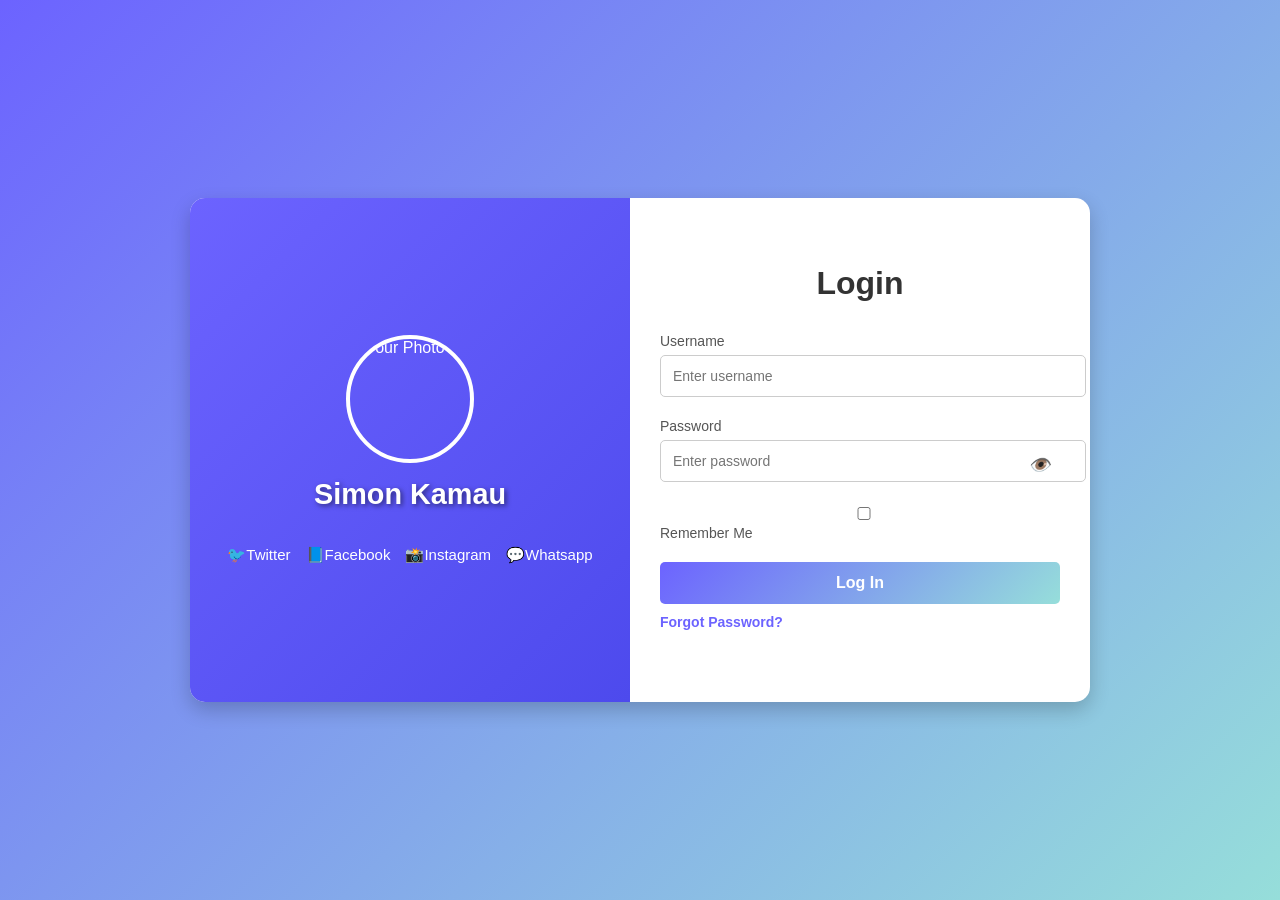
==== index.html @ 3f4fa44d "Initial commit with portfolio website files" ====
<!DOCTYPE html>
<html lang="en">
<head>
    <meta charset="UTF-8">
    <meta name="viewport" content="width=device-width, initial-scale=1.0">
    <title>SK Portfolio | Login</title>
    <style>
        /* CSS Code */
        body {
            font-family: "Poppins", Arial, sans-serif;
            background: linear-gradient(135deg, #6c63ff, #96deda);
            display: flex;
            justify-content: center;
            align-items: center;
            height: 100vh;
            margin: 0;
        }

        .container {
            display: flex;
            background: #fff;
            border-radius: 15px;
            box-shadow: 0 8px 20px rgba(0, 0, 0, 0.2);
            width: 900px;
            overflow: hidden;
            animation: fadeIn 1s ease-out;
        }

        .photo-section {
            flex: 1;
            display: flex;
            flex-direction: column;
            justify-content: center;
            align-items: center;
            background: linear-gradient(135deg, #6c63ff, #4d4aed);
            color: white;
            padding: 20px;
        }

        .photo-section img {
            width: 120px;
            height: 120px;
            border-radius: 50%;
            border: 4px solid #fff;
            object-fit: cover;
        }

        .photo-section h2 {
            margin: 15px 0;
            font-size: 1.8rem;
            text-shadow: 2px 2px 5px rgba(0, 0, 0, 0.5);
        }

        .social-icons {
            margin-top: 20px;
            display: flex;
            gap: 15px;
        }

        .social-icons a {
            color: white;
            text-decoration: none;
            font-size: 15px;
            transition: transform 0.3s ease, color 0.3s ease;
        }

        .social-icons a:hover {
            transform: translateY(-5px);
            color: #96deda;
        }

        .login-section {
            flex: 1;
            padding: 40px 30px;
            display: flex;
            flex-direction: column;
            justify-content: center;
        }

        .login-section h2 {
            text-align: center;
            margin-bottom: 30px;
            color: #333;
            font-size: 2rem;
        }

        .form-group {
            margin-bottom: 20px;
            position: relative;
        }

        .form-group label {
            font-size: 14px;
            color: #555;
        }

        .form-group input {
            width: 100%;
            padding: 12px;
            margin-top: 5px;
            border: 1px solid #ccc;
            border-radius: 5px;
            font-size: 14px;
            transition: border-color 0.3s;
        }

        .form-group input:focus {
            border-color: #6c63ff;
            outline: none;
            box-shadow: 0 0 5px rgba(108, 99, 255, 0.4);
        }

        .toggle-password {
            position: absolute;
            top: 37px;
            right: 10px;
            cursor: pointer;
            color: #aaa;
            font-size: 18px;
        }

        .login-btn {
            width: 100%;
            padding: 12px;
            background: linear-gradient(135deg, #6c63ff, #96deda);
            border: none;
            border-radius: 5px;
            color: white;
            font-size: 16px;
            font-weight: bold;
            cursor: pointer;
            transition: transform 0.3s ease, box-shadow 0.3s ease;
        }

        .login-btn:hover {
            transform: translateY(-3px);
            box-shadow: 0 5px 15px rgba(108, 99, 255, 0.4);
        }

        .form-links {
            margin-top: 10px;
            display: flex;
            justify-content: space-between;
            align-items: center;
            font-size: 14px;
        }

        .form-links a {
            color: #6c63ff;
            text-decoration: none;
            font-weight: bold;
            transition: color 0.3s;
        }

        .form-links a:hover {
            color: #4d4aed;
        }

        @keyframes fadeIn {
            from {
                opacity: 0;
                transform: scale(0.9);
            }
            to {
                opacity: 1;
                transform: scale(1);
            }
        }
    </style>
</head>
<body>
    <div class="container">
        <!-- Photo Section -->
        <div class="photo-section">
            <img src="images/simon2.jpg" alt="Your Photo">
            <h2>Simon Kamau</h2>
            <div class="social-icons">
                <a href="https://twitter.com" target="_blank">🐦Twitter</a>
                <a href="https://facebook.com" target="_blank">📘Facebook</a>
                <a href="https://instagram.com" target="_blank">📸Instagram</a>
                <a href="https://whatsapp.com" target="_blank">💬Whatsapp</a>
            </div>
        </div>

        <!-- Login Section -->
        <div class="login-section">
            <h2>Login</h2>
            <form id="login-form" onsubmit="return handleLogin(event)">
                <div class="form-group">
                    <label for="username">Username</label>
                    <input type="text" id="username" placeholder="Enter username" required>
                </div>
                <div class="form-group">
                    <label for="password">Password</label>
                    <input type="password" id="password" placeholder="Enter password" required>
                    <i class="toggle-password" id="toggle-password">👁️</i>
                </div>
                <div class="form-group">
                    <label>
                        <input type="checkbox" id="remember-me"> Remember Me
                    </label>
                </div>
                <button type="submit" class="login-btn">Log In</button>
            </form>
            <div class="form-links">
                <a href="#">Forgot Password?</a>
            </div>
            <p id="error-message" class="error-message"></p>
        </div>
    </div>

    <script>
        // Toggle password visibility
        const togglePassword = document.getElementById('toggle-password');
        const passwordInput = document.getElementById('password');

        togglePassword.addEventListener('click', () => {
            const type = passwordInput.type === 'password' ? 'text' : 'password';
            passwordInput.type = type;
            togglePassword.textContent = type === 'password' ? '👁️' : '🙈';
        });

        // Handle login
        function handleLogin(event) {
            event.preventDefault();
            const username = document.getElementById('username').value.trim();
            const password = document.getElementById('password').value.trim();

            if (username === "simon" && password === "kamau") {
                alert("Login successful!");
                window.location.href = "simon.html"; // Replace with your main page
            } else {
                document.getElementById('error-message').textContent = "Invalid username or password.";
            }
        }
    </script>
</body>
</html>
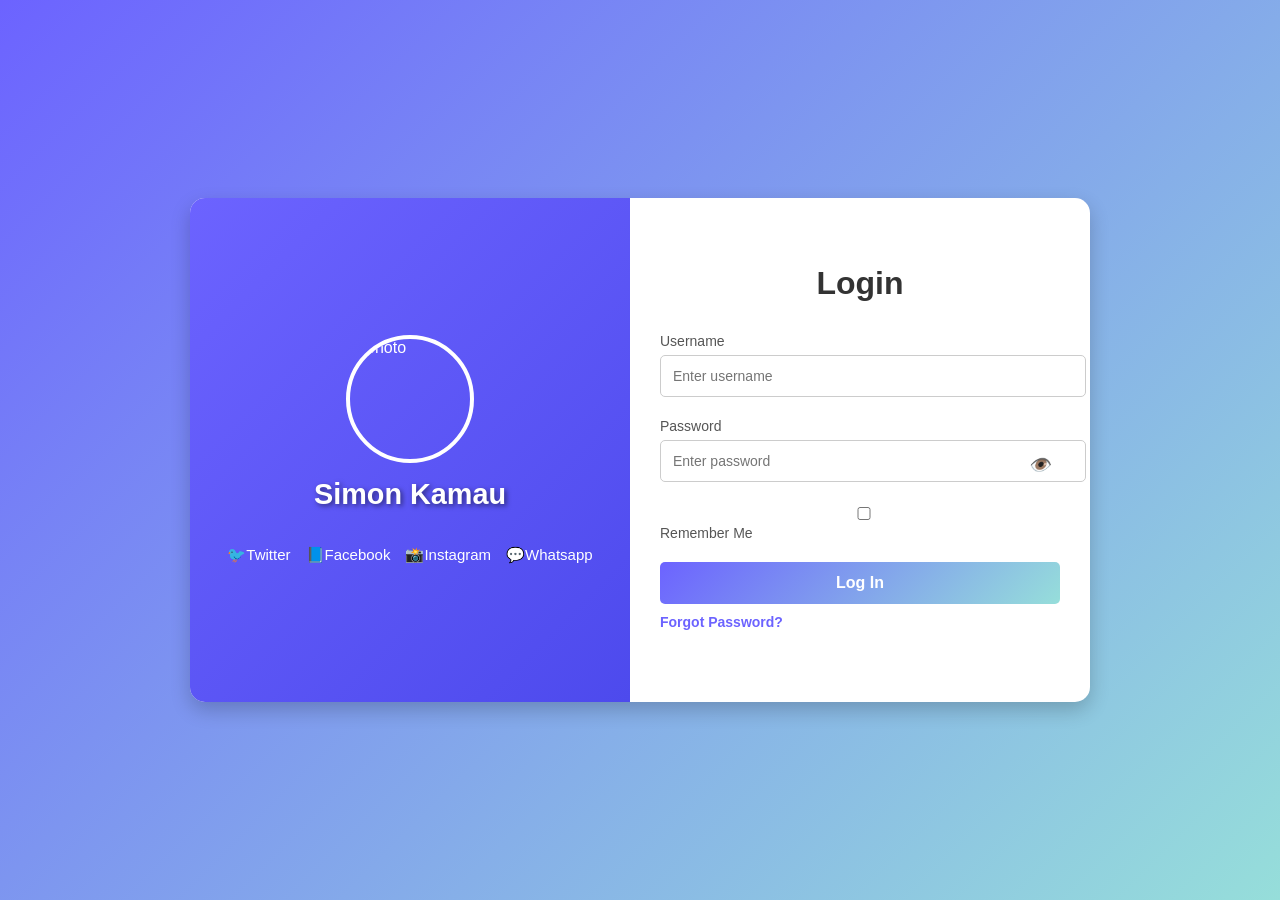
==== commit 4e9a2baf: "Updated the homepage design" ====
--- a/index.html
+++ b/index.html
@@ -172,7 +172,7 @@
     <div class="container">
         <!-- Photo Section -->
         <div class="photo-section">
-            <img src="images/simon2.jpg" alt="Your Photo">
+            <img src="images/simon2.jpg" alt="photo">
             <h2>Simon Kamau</h2>
             <div class="social-icons">
                 <a href="https://twitter.com" target="_blank">🐦Twitter</a>
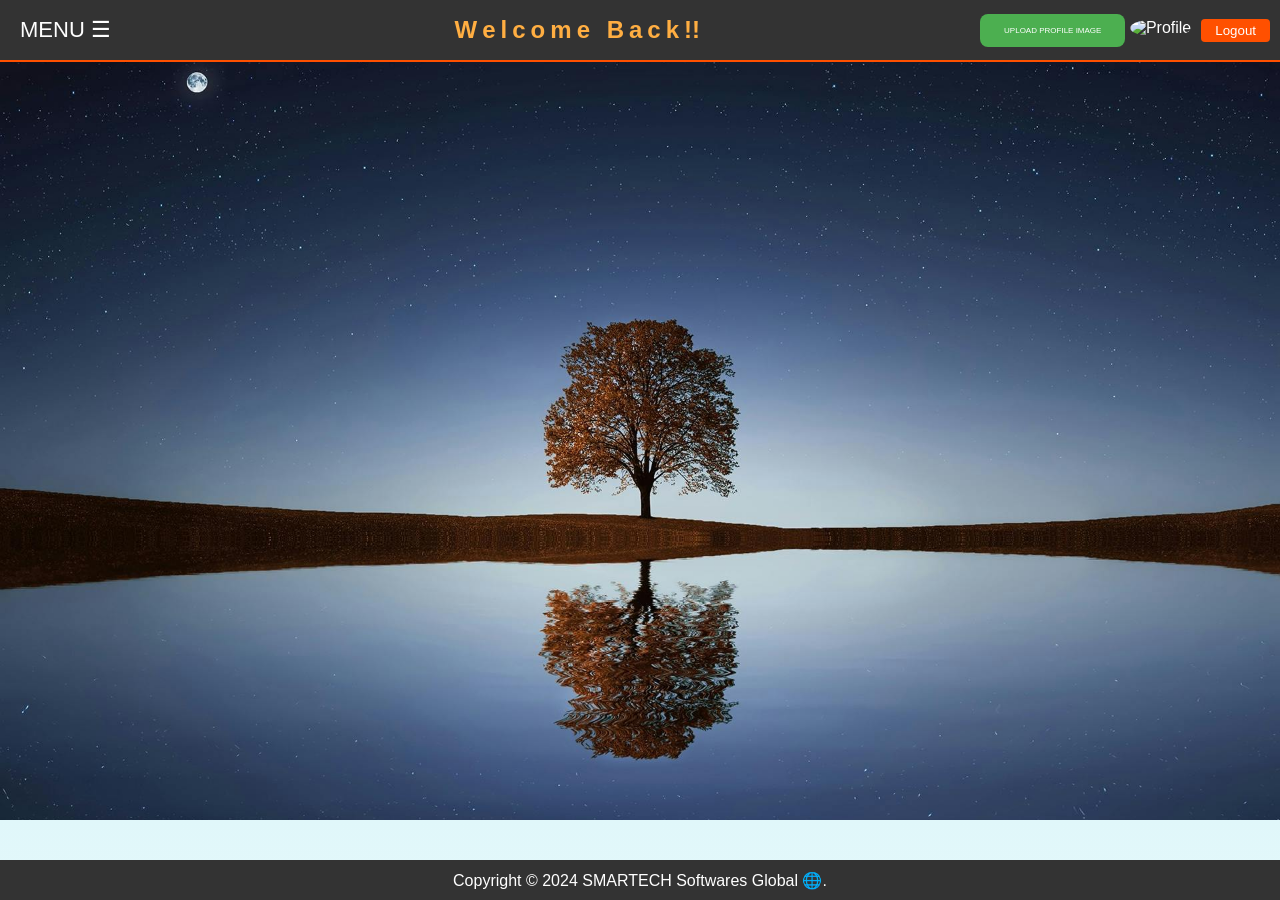
==== commit 26c5ebb3: "Your commit message describing the changes" ====
--- a/index.html
+++ b/index.html
@@ -3,236 +3,70 @@
 <head>
     <meta charset="UTF-8">
     <meta name="viewport" content="width=device-width, initial-scale=1.0">
-    <title>SK Portfolio | Login</title>
-    <style>
-        /* CSS Code */
-        body {
-            font-family: "Poppins", Arial, sans-serif;
-            background: linear-gradient(135deg, #6c63ff, #96deda);
-            display: flex;
-            justify-content: center;
-            align-items: center;
-            height: 100vh;
-            margin: 0;
-        }
-
-        .container {
-            display: flex;
-            background: #fff;
-            border-radius: 15px;
-            box-shadow: 0 8px 20px rgba(0, 0, 0, 0.2);
-            width: 900px;
-            overflow: hidden;
-            animation: fadeIn 1s ease-out;
-        }
-
-        .photo-section {
-            flex: 1;
-            display: flex;
-            flex-direction: column;
-            justify-content: center;
-            align-items: center;
-            background: linear-gradient(135deg, #6c63ff, #4d4aed);
-            color: white;
-            padding: 20px;
-        }
-
-        .photo-section img {
-            width: 120px;
-            height: 120px;
-            border-radius: 50%;
-            border: 4px solid #fff;
-            object-fit: cover;
-        }
-
-        .photo-section h2 {
-            margin: 15px 0;
-            font-size: 1.8rem;
-            text-shadow: 2px 2px 5px rgba(0, 0, 0, 0.5);
-        }
-
-        .social-icons {
-            margin-top: 20px;
-            display: flex;
-            gap: 15px;
-        }
-
-        .social-icons a {
-            color: white;
-            text-decoration: none;
-            font-size: 15px;
-            transition: transform 0.3s ease, color 0.3s ease;
-        }
-
-        .social-icons a:hover {
-            transform: translateY(-5px);
-            color: #96deda;
-        }
-
-        .login-section {
-            flex: 1;
-            padding: 40px 30px;
-            display: flex;
-            flex-direction: column;
-            justify-content: center;
-        }
-
-        .login-section h2 {
-            text-align: center;
-            margin-bottom: 30px;
-            color: #333;
-            font-size: 2rem;
-        }
-
-        .form-group {
-            margin-bottom: 20px;
-            position: relative;
-        }
-
-        .form-group label {
-            font-size: 14px;
-            color: #555;
-        }
-
-        .form-group input {
-            width: 100%;
-            padding: 12px;
-            margin-top: 5px;
-            border: 1px solid #ccc;
-            border-radius: 5px;
-            font-size: 14px;
-            transition: border-color 0.3s;
-        }
-
-        .form-group input:focus {
-            border-color: #6c63ff;
-            outline: none;
-            box-shadow: 0 0 5px rgba(108, 99, 255, 0.4);
-        }
-
-        .toggle-password {
-            position: absolute;
-            top: 37px;
-            right: 10px;
-            cursor: pointer;
-            color: #aaa;
-            font-size: 18px;
-        }
-
-        .login-btn {
-            width: 100%;
-            padding: 12px;
-            background: linear-gradient(135deg, #6c63ff, #96deda);
-            border: none;
-            border-radius: 5px;
-            color: white;
-            font-size: 16px;
-            font-weight: bold;
-            cursor: pointer;
-            transition: transform 0.3s ease, box-shadow 0.3s ease;
-        }
-
-        .login-btn:hover {
-            transform: translateY(-3px);
-            box-shadow: 0 5px 15px rgba(108, 99, 255, 0.4);
-        }
-
-        .form-links {
-            margin-top: 10px;
-            display: flex;
-            justify-content: space-between;
-            align-items: center;
-            font-size: 14px;
-        }
-
-        .form-links a {
-            color: #6c63ff;
-            text-decoration: none;
-            font-weight: bold;
-            transition: color 0.3s;
-        }
-
-        .form-links a:hover {
-            color: #4d4aed;
-        }
-
-        @keyframes fadeIn {
-            from {
-                opacity: 0;
-                transform: scale(0.9);
-            }
-            to {
-                opacity: 1;
-                transform: scale(1);
-            }
-        }
-    </style>
+    <title>Simon Kamau Portfolio</title>
+    <link rel="stylesheet" href="./simon.css">
 </head>
 <body>
-    <div class="container">
-        <!-- Photo Section -->
-        <div class="photo-section">
-            <img src="images/simon2.jpg" alt="photo">
-            <h2>Simon Kamau</h2>
-            <div class="social-icons">
-                <a href="https://twitter.com" target="_blank">🐦Twitter</a>
-                <a href="https://facebook.com" target="_blank">📘Facebook</a>
-                <a href="https://instagram.com" target="_blank">📸Instagram</a>
-                <a href="https://whatsapp.com" target="_blank">💬Whatsapp</a>
+    <!-- Navigation Bar -->
+    <div class="navbar">
+        <!-- Hamburger Menu Icon -->
+        <div class="menu-icon" onclick="toggleMenu()">MENU ☰</div>
+
+        <!-- Navigation Menu -->
+        <ul class="menu" id="menu">
+            <li onclick="showContent('about')">About Me</li>
+            <li onclick="showContent('skills')">Skills & Expertise</li>
+            <li onclick="showContent('portfolio')">Portfolio Projects</li>
+            <li onclick="showContent('work-experience')">Work Experience</li>
+            <li onclick="showContent('testimonials')">Testimonials & Recommendations</li>
+            <li onclick="showContent('awards')">Awards & Recognition</li>
+            <li onclick="showContent('contact')">Contact Information</li>
+            <li onclick="showContent('hobbies')">Personal Interests & Hobbies</li>
+            <li onclick="showContent('goals')">Future Goals & Vision</li>
+            <li onclick="showContent('download')">Downloadable Portfolio</li>
+        </ul>
+
+        <!-- Header with Image Upload and Logout Button -->
+        <div class="header-right">
+            <div class="welcome-message">
+                <span>W</span>
+                <span>e</span>
+                <span>l</span>
+                <span>c</span>
+                <span>o</span>
+                <span>m</span>
+                <span>e</span>
+                <span>&nbsp;</span> 
+                <span>B</span>
+                <span>a</span>
+                <span>c</span>
+                <span>k</span>
+                <span>!!</span>
             </div>
-        </div>
-
-        <!-- Login Section -->
-        <div class="login-section">
-            <h2>Login</h2>
-            <form id="login-form" onsubmit="return handleLogin(event)">
-                <div class="form-group">
-                    <label for="username">Username</label>
-                    <input type="text" id="username" placeholder="Enter username" required>
-                </div>
-                <div class="form-group">
-                    <label for="password">Password</label>
-                    <input type="password" id="password" placeholder="Enter password" required>
-                    <i class="toggle-password" id="toggle-password">👁️</i>
-                </div>
-                <div class="form-group">
-                    <label>
-                        <input type="checkbox" id="remember-me"> Remember Me
-                    </label>
-                </div>
-                <button type="submit" class="login-btn">Log In</button>
-            </form>
-            <div class="form-links">
-                <a href="#">Forgot Password?</a>
+            <div class="image-upload-container">
+                <label for="profile-upload" class="upload-btn">
+                    <span>Upload Profile Image</span>
+                    <input type="file" id="profile-upload" accept="image/*" onchange="uploadImage()" />
+                </label>
+                <img src="profile.jpg" class="profile-image" id="profile-image" alt="Profile">
             </div>
-            <p id="error-message" class="error-message"></p>
+            
+            <button class="logout-btn" onclick="logout()">Logout</button>
         </div>
     </div>
 
-    <script>
-        // Toggle password visibility
-        const togglePassword = document.getElementById('toggle-password');
-        const passwordInput = document.getElementById('password');
+    <!-- Main Content Area -->
+    <div class="maindiv">
+        <div class="move" id="content-display">
+            <!-- Dynamic content will appear here -->
+        </div>
+    </div>
 
-        togglePassword.addEventListener('click', () => {
-            const type = passwordInput.type === 'password' ? 'text' : 'password';
-            passwordInput.type = type;
-            togglePassword.textContent = type === 'password' ? '👁️' : '🙈';
-        });
+    <!-- Footer Section -->
+    <div class="copy">
+        Copyright &copy; 2024 SMARTECH Softwares Global 🌐.
+    </div>
 
-        // Handle login
-        function handleLogin(event) {
-            event.preventDefault();
-            const username = document.getElementById('username').value.trim();
-            const password = document.getElementById('password').value.trim();
-
-            if (username === "simon" && password === "kamau") {
-                alert("Login successful!");
-                window.location.href = "simon.html"; // Replace with your main page
-            } else {
-                document.getElementById('error-message').textContent = "Invalid username or password.";
-            }
-        }
-    </script>
+    <script src="./simon.js"></script>
 </body>
 </html>
--- a/simon.css
+++ b/simon.css
@@ -0,0 +1,454 @@
+/* Global Styles */
+body {
+    margin: 0;
+    padding: 0;
+    font-family: 'Times New Roman', serif;
+    background-color: #f0f0f0;
+    box-sizing: border-box;
+}
+
+
+/* Main Div Styling */
+.maindiv {
+    height: calc(100vh - 80px);
+    width: 100%;
+    display: flex;
+    justify-content: center;
+    align-items: center;
+    padding: 20px;
+    background: linear-gradient(135deg, rgba(255, 80, 0, 0.9), rgba(25, 100, 0, 1));
+    box-sizing: border-box;
+    
+    /* Set up background animation for alternating images */
+    background-image: url('images/pexels-pixabay-268533.jpg'), url('images/pexels-veeterzy-303383.jpg'), url('images/CHAT.jpg'),url('images/BOT.jpg');
+    background-size: cover;
+    background-position: center center;
+    animation: backgroundAnimation 15s infinite linear;
+}
+
+/* Animation for alternating background images */
+@keyframes backgroundAnimation {
+    0% {
+        background-image: url('images/pexels-pixabay-268533.jpg');
+    }
+    33% {
+        background-image: url('images/pexels-veeterzy-303383.jpg');
+    }
+    66% {
+        background-image: url('images/CHAT.jpg');
+    }
+    100% {
+        background-image: url('images/BOT.jpg');
+    }
+}
+
+#content-display {
+    display: none;
+    transition: all 0.5s ease-in-out;
+    opacity: 0.9;
+}
+
+.move {
+    background-color: white;
+    height: 500px;
+    width: 600px;
+    border-radius: 20px;
+    box-shadow: 0 8px 16px rgba(0, 0, 0, 0.2);
+    padding: 20px;
+    overflow-y: auto;
+    transition: all 0.5s ease-in-out;
+}
+
+
+/* Image Gallery */
+.gallery {
+    display: flex;
+    gap: 15px;
+    margin-top: 20px;
+    justify-content: center;
+}
+
+.gallery img {
+    width: 150px;
+    height: 150px;
+    border-radius: 10px;
+    object-fit: cover;
+    box-shadow: 0 4px 8px rgba(0, 0, 0, 0.2);
+}
+/* Style the image upload container */
+.image-upload-container {
+    position: relative;
+    display: inline-block;
+    text-align: center;
+}
+
+/* Hide the default file input */
+#profile-upload {
+    display: none;
+}
+
+/* Style the custom upload button */
+.upload-btn {
+    display: inline-block;
+    padding: 12px 24px;
+    background-color: #4CAF50; 
+    color: white;
+    font-size: 8px;
+    text-transform: uppercase;
+    border-radius: 8px;
+    cursor: pointer;
+    transition: background-color 0.3s;
+}
+
+.upload-btn:hover {
+    background-color: #45a049;
+}
+
+
+
+/* Navigation Bar Styling */
+.navbar {
+    display: flex;
+    position: fixed;
+    justify-content: center; 
+    align-items: center;    
+    top: 0;
+    left: 0;
+    width: 100%;
+    background-color: #333;
+    color: white;
+    height: 60px;
+    align-items: center;
+    padding: 0 20px;
+    z-index: 1000;
+    border-bottom: 2px solid #ff5000;
+}
+.welcome-message {
+    display: flex;
+    align-items: center;
+    justify-content: center;
+    position: relative;
+    gap: 5px; 
+    font-size: 1.5rem;
+    font-weight: bold;
+    color: #ffae42; 
+    margin-right: 280px;
+}
+
+/* Bounce Animation */
+@keyframes bounce {
+    0%, 20%, 50%, 80%, 100% {
+        transform: translateY(0);
+    }
+    40% {
+        transform: translateY(-10px); 
+    }
+    60% {
+        transform: translateY(-5px); 
+    }
+}
+
+/* Apply bounce effect to each letter with delays */
+.welcome-message span {
+    display: inline-block; 
+    animation: bounce 1.5s infinite;
+}
+
+.welcome-message span:nth-child(1) { animation-delay: 0s; }
+.welcome-message span:nth-child(2) { animation-delay: 0.1s; }
+.welcome-message span:nth-child(3) { animation-delay: 0.2s; }
+.welcome-message span:nth-child(4) { animation-delay: 0.3s; }
+.welcome-message span:nth-child(5) { animation-delay: 0.4s; }
+.welcome-message span:nth-child(6) { animation-delay: 0.5s; }
+.welcome-message span:nth-child(7) { animation-delay: 0.6s; }
+.welcome-message span:nth-child(8) { animation-delay: 0.7s; }
+.welcome-message span:nth-child(9) { animation-delay: 0.8s; }
+.welcome-message span:nth-child(10) { animation-delay: 0.9s; }
+.welcome-message span:nth-child(11) { animation-delay: 1s; }
+
+.menu-icon {
+    font-size: 22px;
+    cursor: pointer;
+}
+
+.menu {
+    list-style: none;
+    display: none;
+    position: absolute;
+    top: 60px;
+    left: 20px;
+    background: white;
+    width: 250px;
+    border: 1px solid #ddd;
+    border-radius: 8px;
+    box-shadow: 0 4px 10px rgba(0, 0, 0, 0.2);
+    z-index: 1000;
+}
+
+.menu li {
+    padding: 10px;
+    cursor: pointer;
+    border-bottom: 1px solid #eee;
+    color: #333;
+}
+
+.menu li:hover {
+    background: #ff5000;
+    color: white;
+}
+
+.header-right {
+    margin-left: auto;
+    display: flex;
+    align-items: center;
+}
+
+.profile-image {
+    width: 50px;
+    height: 50px;
+    border-radius: 50%;
+    margin-right: 10px;
+    
+}
+
+.logout-btn {
+    padding: 4px 14px;
+    background-color: #ff5000;
+    border: none;
+    color: white;
+    border-radius: 4px;
+    cursor: pointer;
+    margin-right: 30px;
+}
+
+.logout-btn:hover {
+    background-color: #e04e00;
+}
+
+/* Footer Section */
+.copy {
+    display: flex;
+    justify-content: center;
+    align-items: center;
+    height: 40px;
+    background-color: #333;
+    color: white;
+    font-size: 16px;
+    position: fixed;
+    bottom: 0;
+    width: 100%;
+}
+
+/* Portfolio Gallery Section */
+.portfolio-gallery {
+    display: flex;
+    justify-content: center;
+    gap: 20px;
+    margin-top: 20px;
+}
+
+.portfolio-gallery img {
+    width: 30%;
+    height: 200px;
+    object-fit: cover;
+    border-radius: 10px;
+    box-shadow: 0 4px 8px rgba(0, 0, 0, 0.2);
+    transition: transform 0.3s ease;
+}
+
+.portfolio-gallery img:hover {
+    transform: scale(1.05);
+    box-shadow: 0 6px 12px rgba(0, 0, 0, 0.3);
+}
+
+.portfolio-gallery + p {
+    margin-top: 20px;
+    font-size: 1rem;
+    line-height: 1.6;
+    color: #555;
+    text-align: center;
+}
+
+.experience-gallery {
+    margin: 20px 0;
+    padding: 10px;
+    border: 1px solid #ddd;
+    background-color: #f9f9f9;
+    border-radius: 8px;
+}
+
+.experience-gallery h3 {
+    color: #333;
+    font-size: 1.4rem;
+    margin-bottom: 10px;
+}
+
+.experience-gallery ul {
+    list-style-type: disc;
+    padding-left: 20px;
+}
+
+.experience-gallery p {
+    color: #555;
+    line-height: 1.6;
+}
+
+/* Awards Image Section */
+.awards-image {
+    text-align: center;
+    margin: 20px 0;
+}
+
+.awards-image img {
+    width: 80%;
+    max-width: 500px;
+    height: auto;
+    border-radius: 10px;
+    box-shadow: 0 4px 8px rgba(0, 0, 0, 0.2);
+    transition: transform 0.3s ease, box-shadow 0.3s ease;
+}
+
+.awards-image img:hover {
+    transform: scale(1.05);
+    box-shadow: 0 6px 12px rgba(0, 0, 0, 0.3);
+}
+
+.awards-image + p {
+    margin-top: 20px;
+    font-size: 0.9rem;
+    color: #555;
+    line-height: 1.6;
+}
+
+/* About Me Section (Soft Skills, and Gallery) */
+h3 {
+    margin-top: 30px;
+    color: #333;
+    font-size: 1.4rem;
+    font-weight: bold;
+}
+
+ul {
+    list-style-type: none;
+    padding-left: 0;
+}
+
+ul li {
+    font-size: 1rem;
+    margin-bottom: 10px;
+    color: #555;
+}
+
+ul li strong {
+    color: #4CAF50;
+}
+
+.gallery {
+    display: flex;
+    gap: 15px;
+    margin-top: 20px;
+    justify-content: center;
+}
+
+.gallery img {
+    width: 150px;
+    height: 150px;
+    border-radius: 10px;
+    object-fit: cover;
+    box-shadow: 0 4px 8px rgba(0, 0, 0, 0.2);
+}
+
+.testimonials-gallery {
+    display: flex;
+    justify-content: center;
+    gap: 20px;
+    margin-top: 20px;
+}
+
+.testimonials-gallery img {
+    width: 30%; 
+    height: auto;
+    object-fit: cover;
+    border-radius: 10px;
+    transition: transform 0.3s ease, box-shadow 0.3s ease;
+}
+
+.testimonials-gallery img:hover {
+    transform: scale(1.05);
+    box-shadow: 0 6px 12px rgba(0, 0, 0, 0.3);
+}
+
+.testimonials-gallery + p {
+    margin-top: 20px;
+    font-size: 1rem;
+    color: #555;
+    line-height: 1.6;
+}
+
+/* Styling for the Hobbies Section */
+h2 {
+    font-size: 1.5rem;
+    color: #2d87f0;
+    text-align: center;
+    font-family: 'Arial', sans-serif;
+    margin-bottom: 1.3rem;
+    text-transform: uppercase;
+    letter-spacing: 2px;
+}
+
+p {
+    font-size: 1.0rem;
+    line-height: 1.8;
+    color: #333;
+    font-family: 'Verdana', sans-serif;
+    text-align: justify;
+    margin: 0 auto;
+    width: 85%;
+}
+
+ul {
+    list-style-type: none;
+    padding: 0;
+    margin: 0 auto;
+    width: 85%;
+}
+
+ul li {
+    background: #f0f8ff;
+    margin: 0.7rem 0;
+    padding: 1rem;
+    border-radius: 10px;
+    box-shadow: 0 4px 6px rgba(0, 0, 0, 0.1);
+    transition: transform 0.3s, box-shadow 0.3s;
+    font-size: 0.8rem;
+    font-family: 'Georgia', serif;
+}
+
+ul li:hover {
+    transform: scale(1.05);
+    box-shadow: 0 6px 8px rgba(0, 0, 0, 0.2);
+}
+
+ul li strong {
+    color: #2d87f0;
+    font-weight: bold;
+}
+
+h2, ul li {
+    text-align: center;
+}
+
+body {
+    background: linear-gradient(to bottom, #e0f7fa, #ffffff);
+    font-family: 'Open Sans', sans-serif;
+}
+
+/* Optional: Add a divider line below the title */
+h2::after {
+    content: '';
+    display: block;
+    width: 50%;
+    height: 2px;
+    margin: 1rem auto;
+    background-color: #2d87f0;
+}
